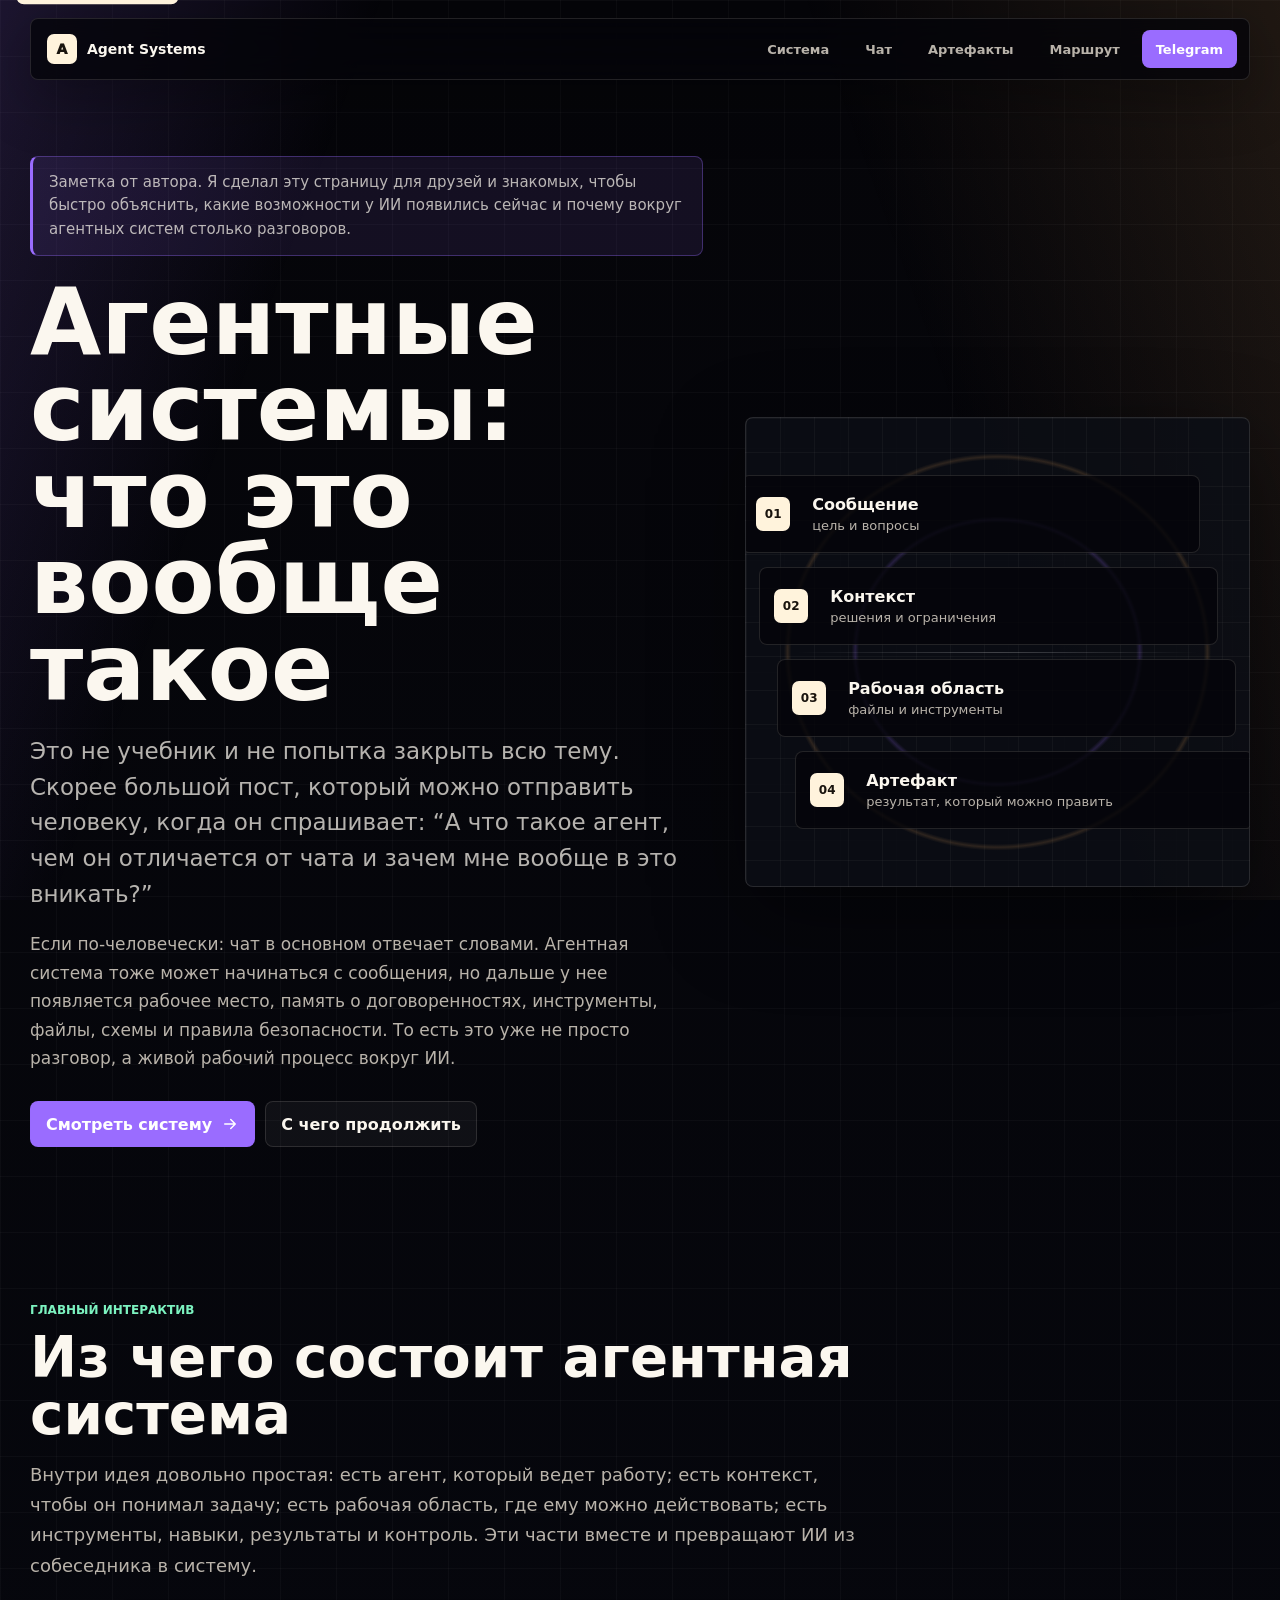
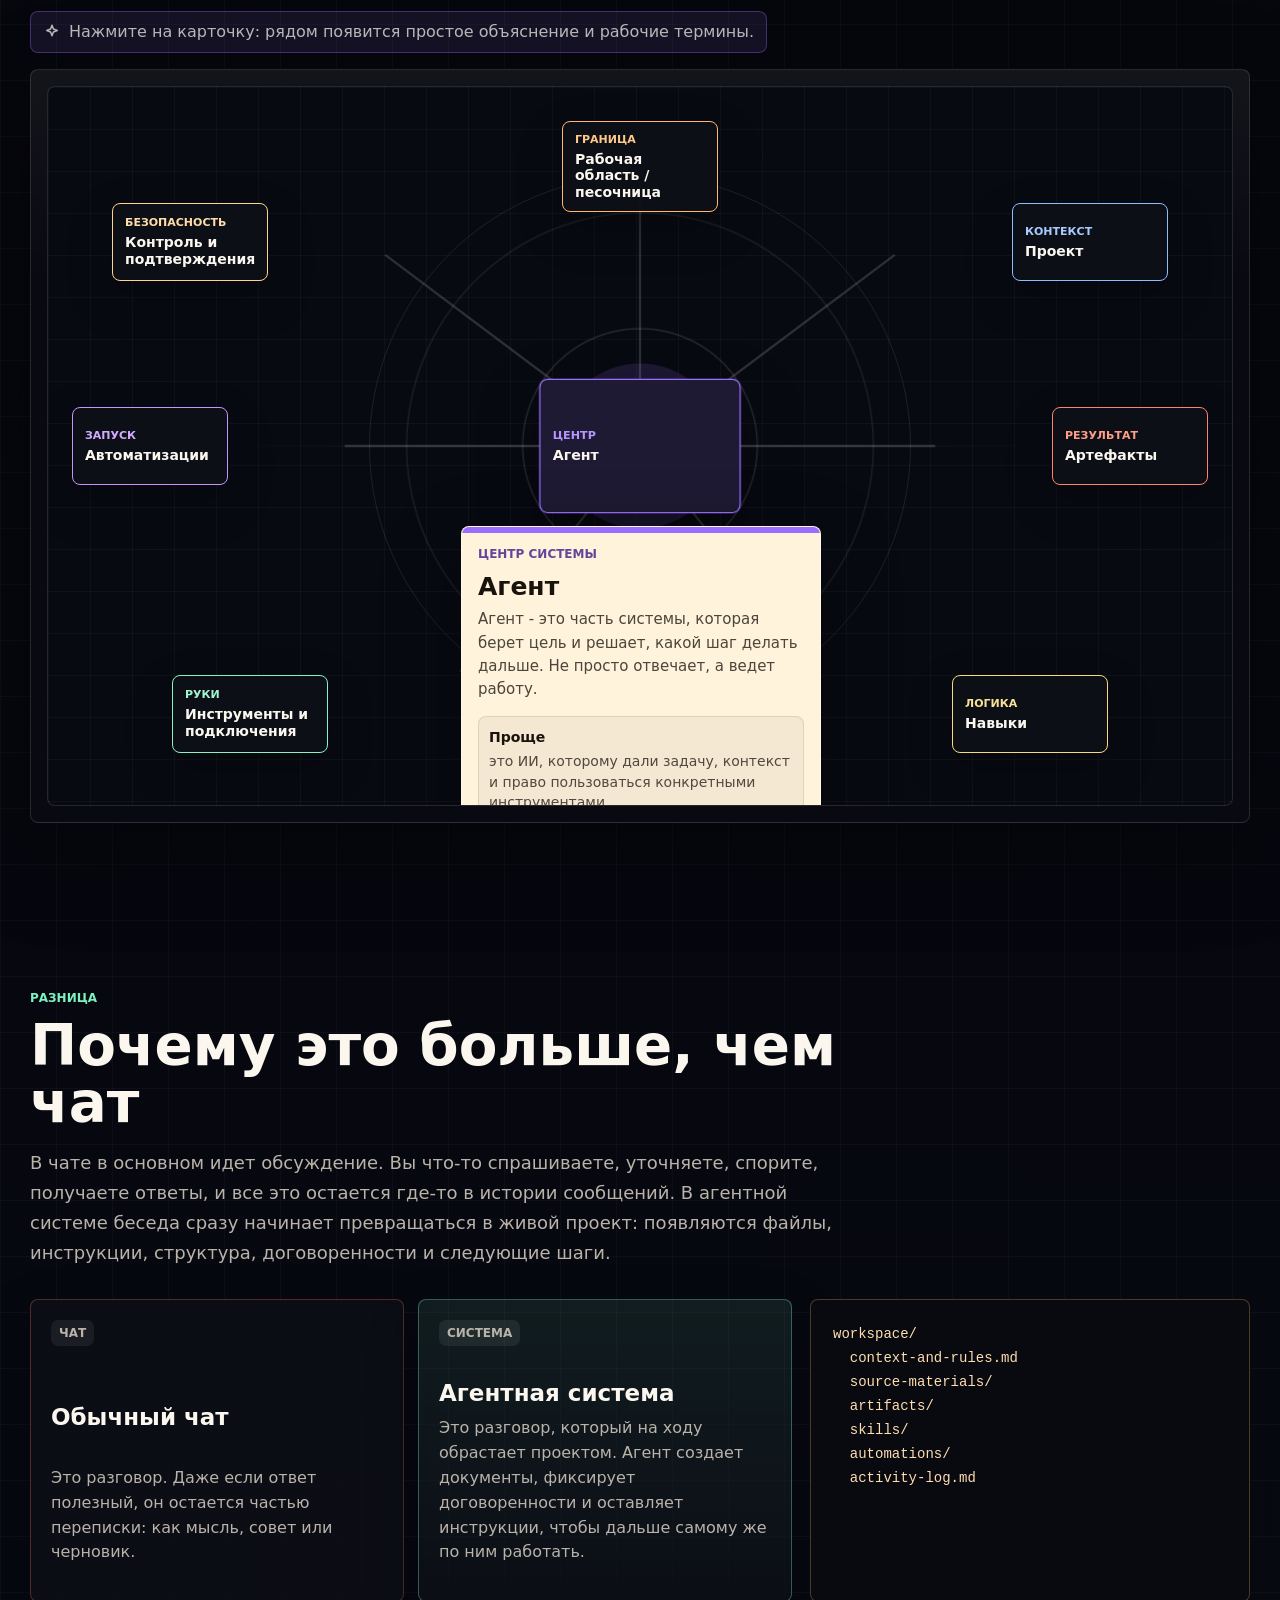
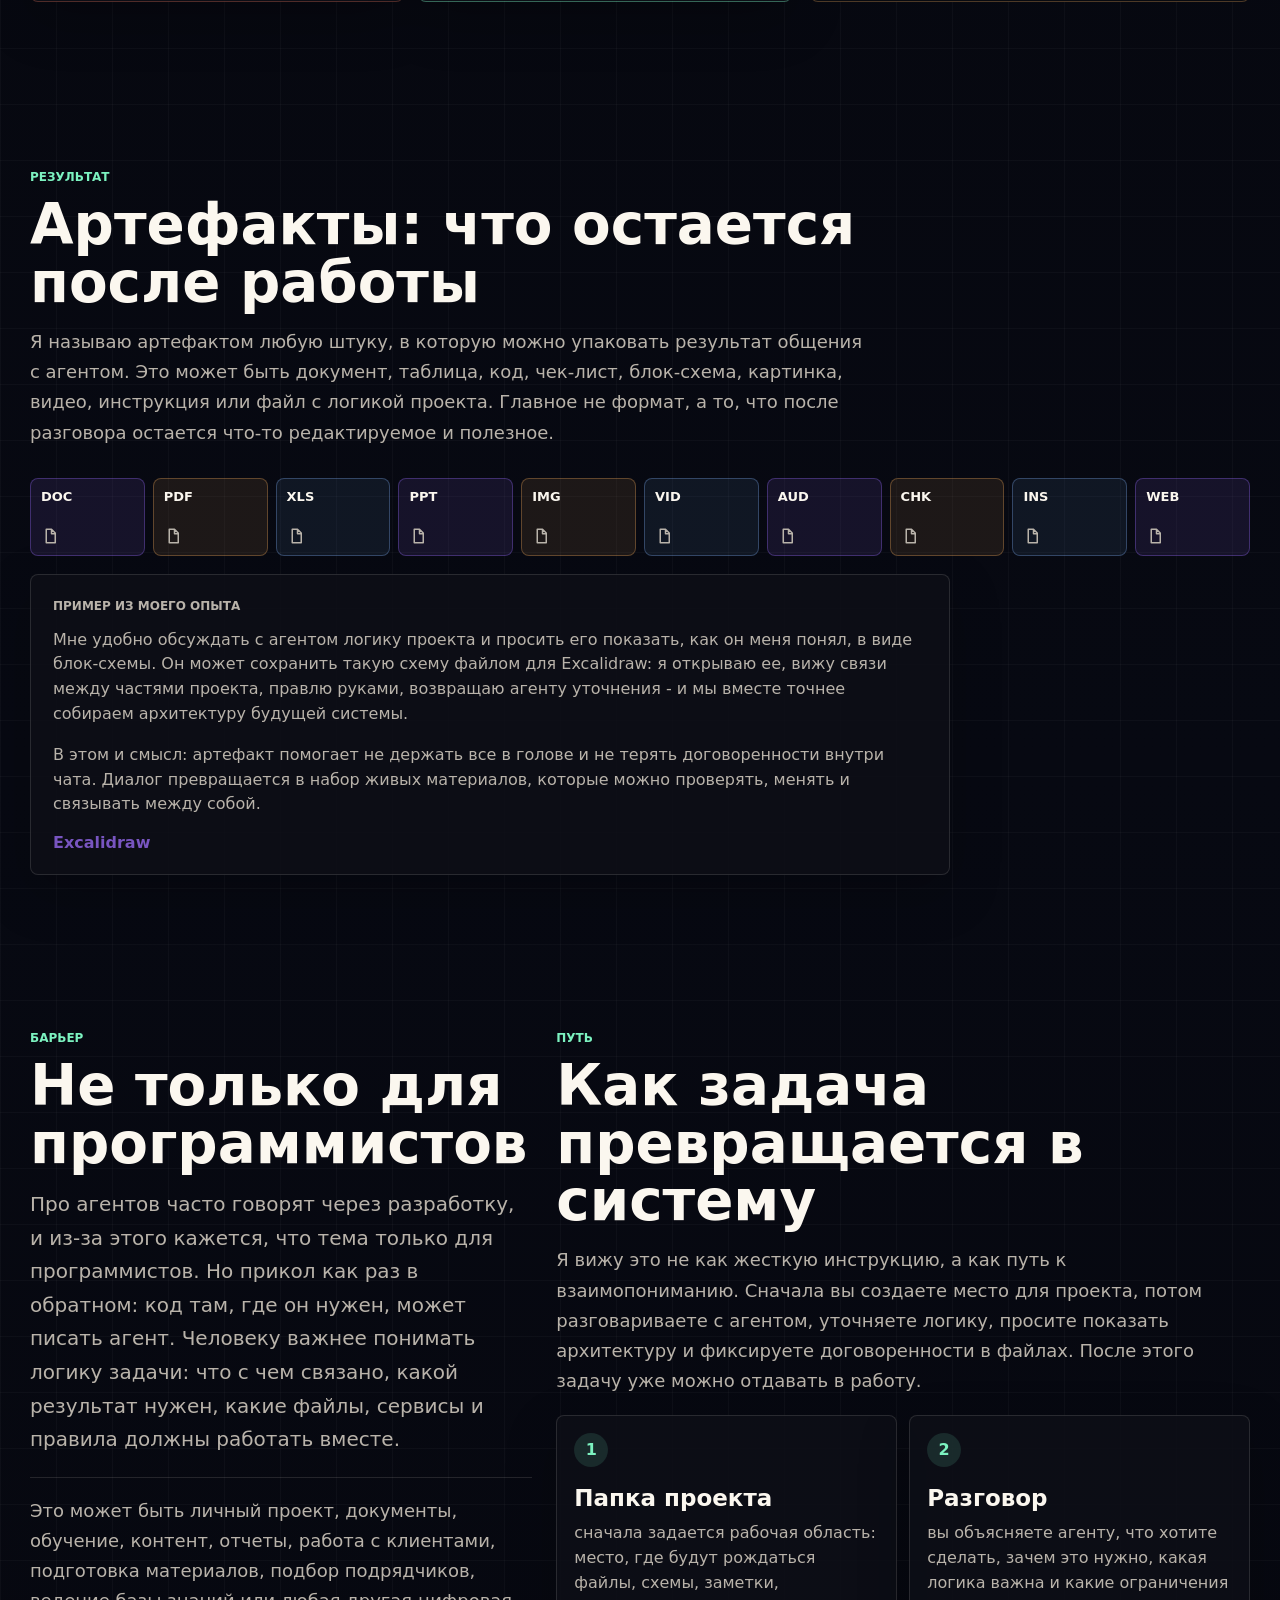
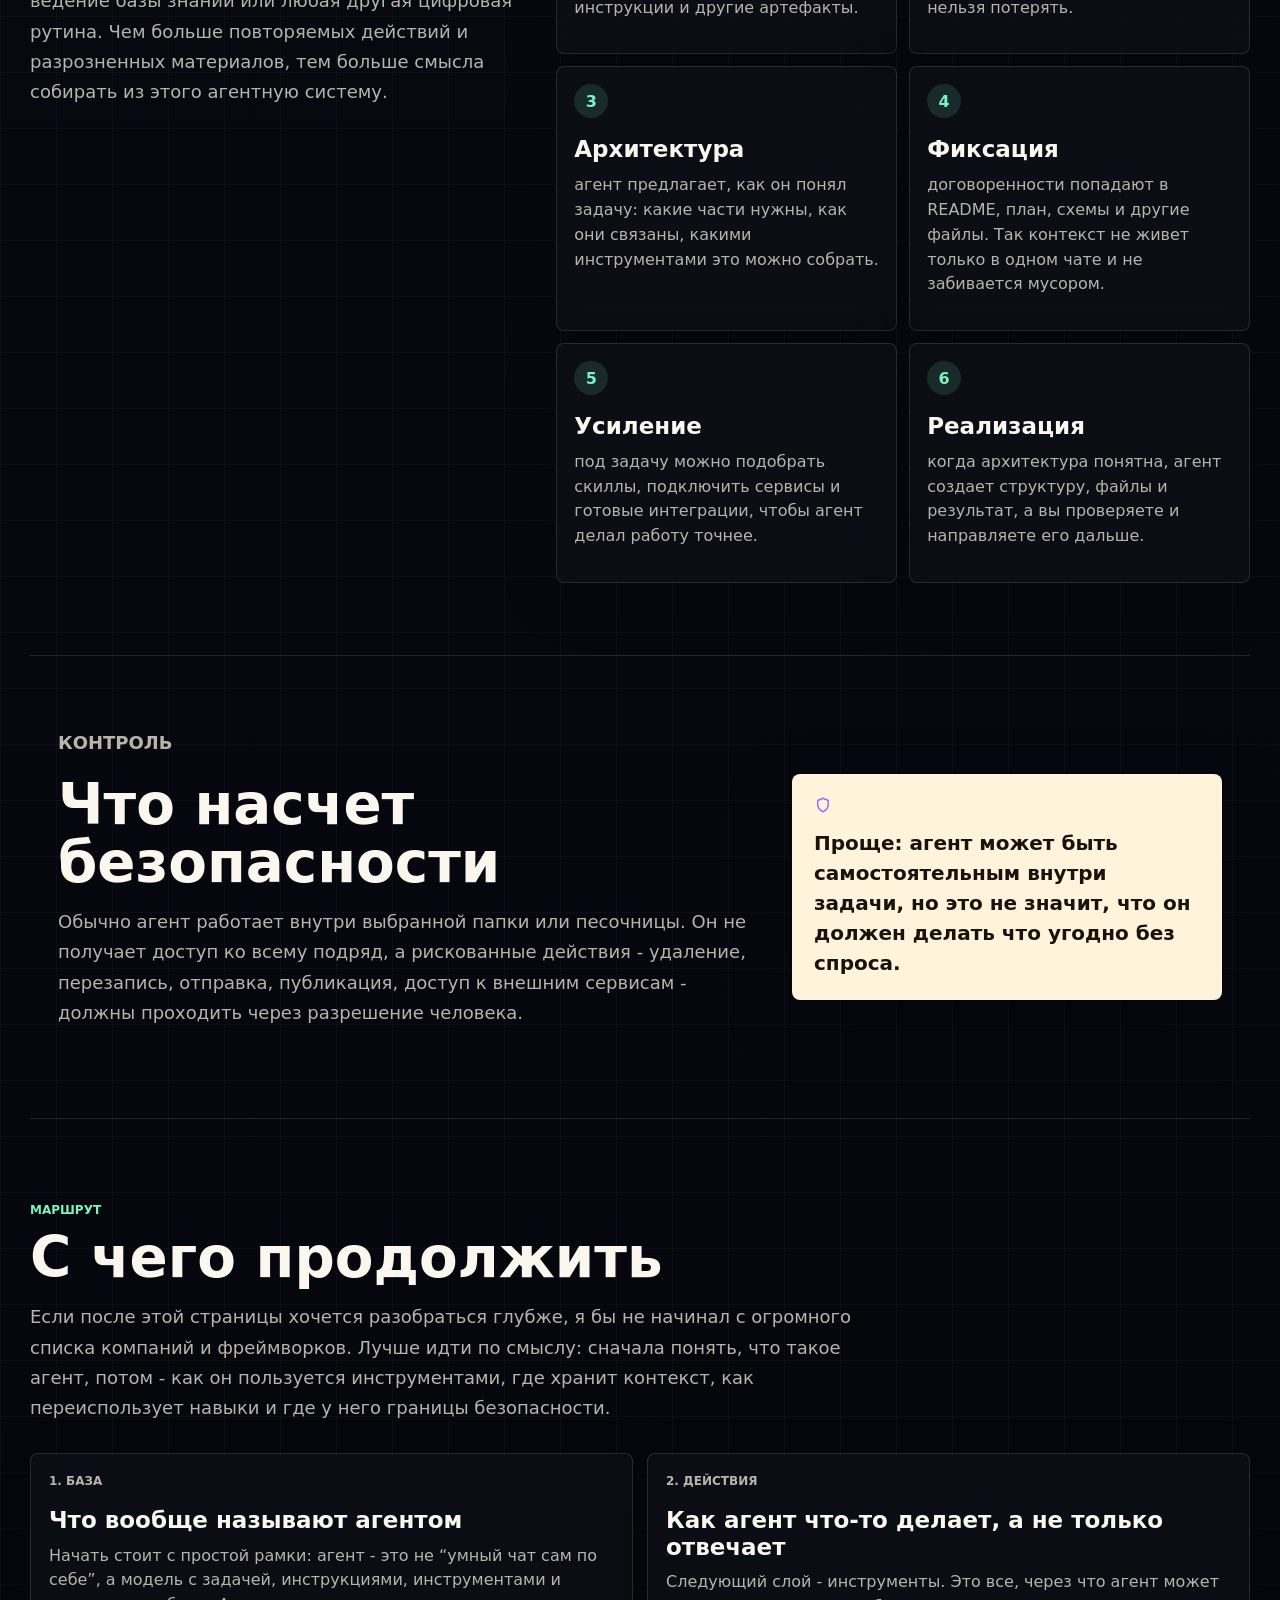
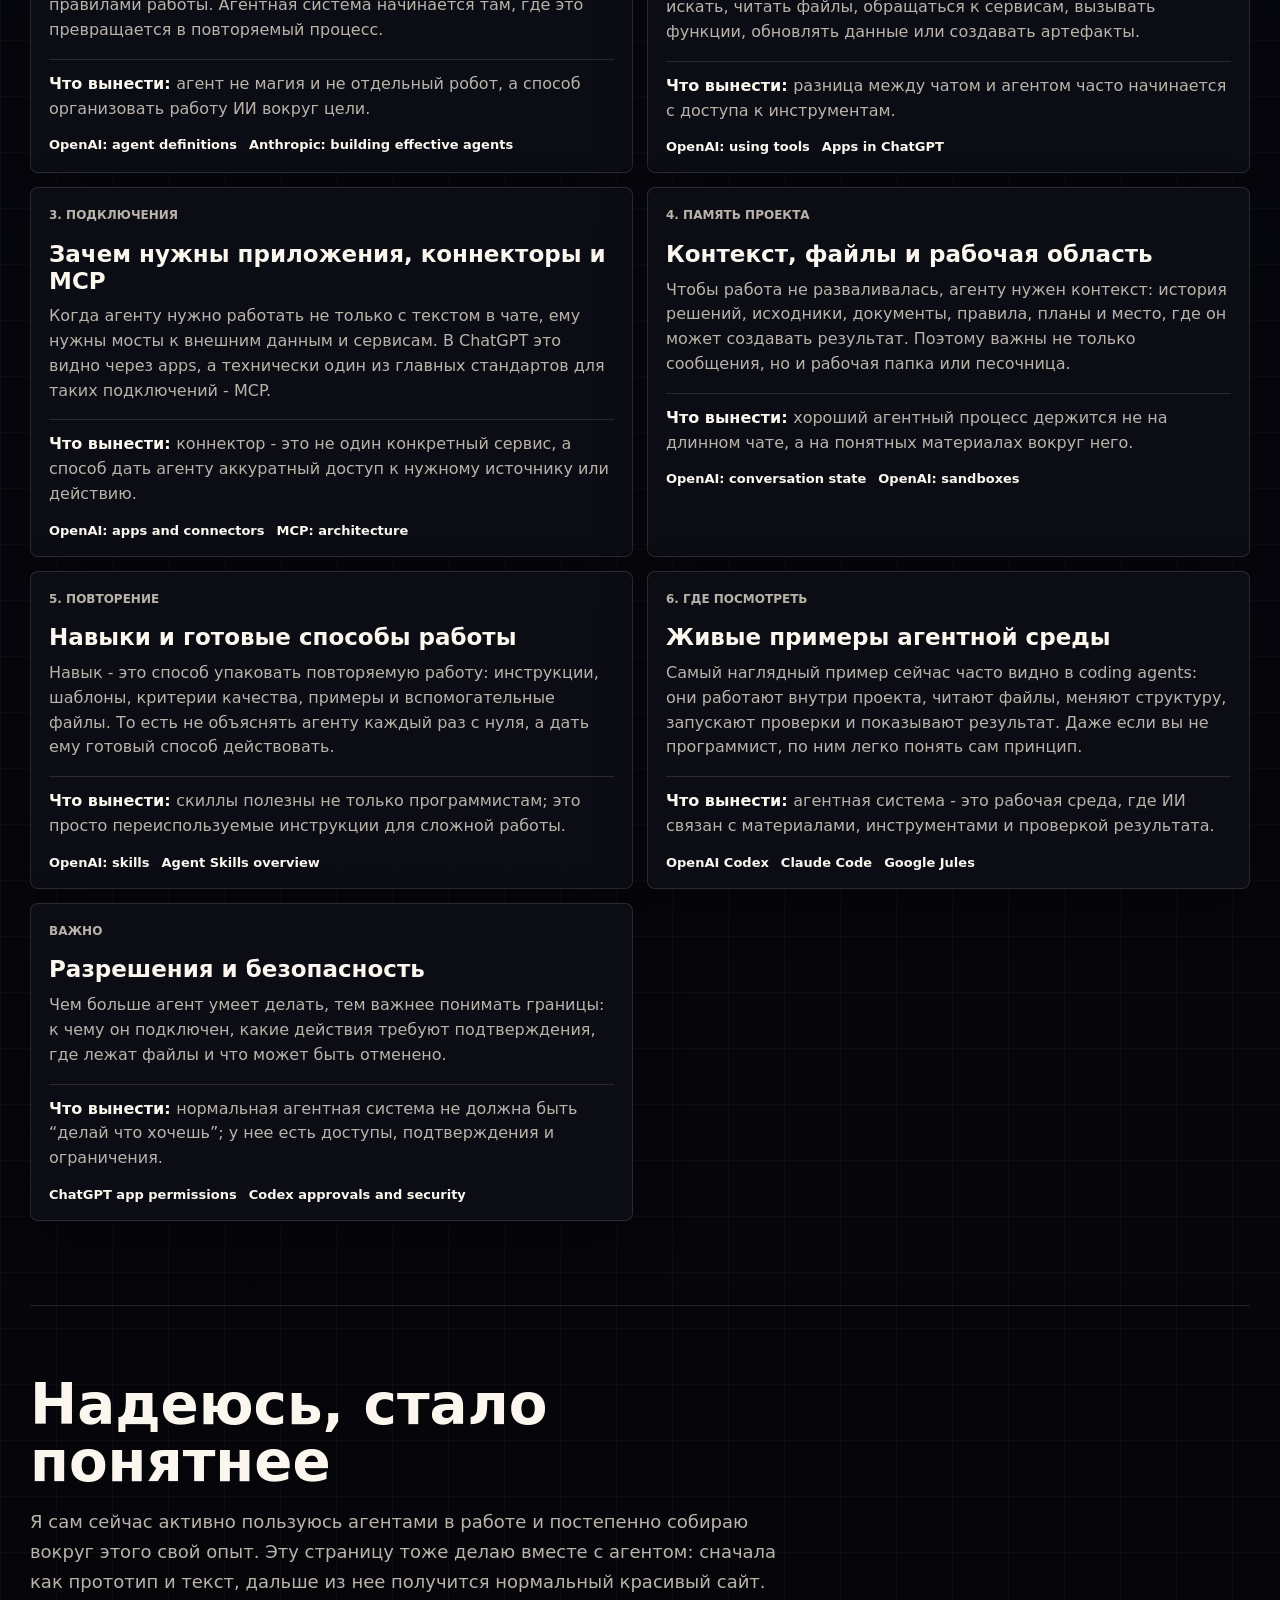
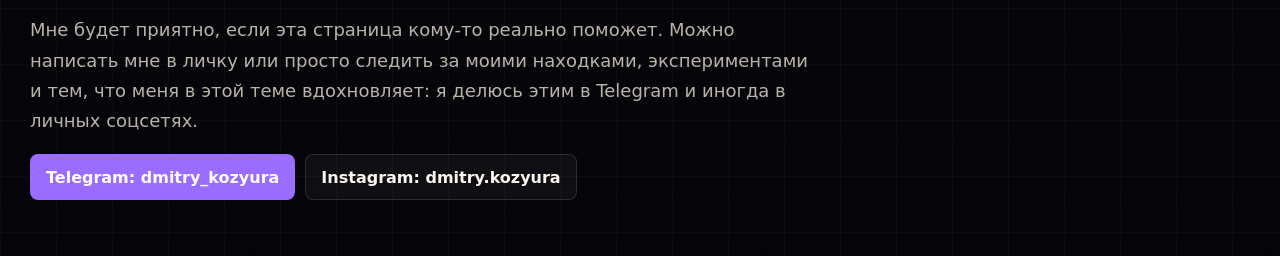
==== docs/agent-system-page/index.html @ fccdaed2 "Publish agent system page preview" ====
<!doctype html>
<html lang="ru">
<head>
  <meta charset="utf-8">
  <meta name="viewport" content="width=device-width, initial-scale=1">
  <meta name="color-scheme" content="dark">
  <title>Агентные системы: что это вообще такое</title>
  <link rel="stylesheet" href="./design.css">
</head>
<body>
  <a class="skip-link" href="#content">К содержанию</a>
  <div id="app">
    <main id="content" class="app-shell" aria-label="Страница об агентных системах">
      <noscript>
        <section class="section">
          <h1>Агентные системы: что это вообще такое</h1>
          <p>Для этой дизайн-версии нужен JavaScript: контент вынесен в отдельный редактируемый файл content.js.</p>
        </section>
      </noscript>
    </main>
  </div>
  <script src="./content.js" defer></script>
  <script src="./app.js" defer></script>
</body>
</html>
---- docs/agent-system-page/design.css ----
:root {
  --bg: #050509;
  --bg-2: #090a12;
  --panel: #10121b;
  --panel-2: #151824;
  --text: #fbf7ef;
  --muted: #b9b3aa;
  --soft: rgba(251, 247, 239, 0.72);
  --line: rgba(251, 247, 239, 0.12);
  --line-strong: rgba(251, 247, 239, 0.24);
  --paper: #fff3dc;
  --paper-ink: #19130d;
  --violet: #9a6cff;
  --amber: #ffb45e;
  --blue: #86b7ff;
  --mint: #7cf2c0;
  --coral: #ff7a59;
  --shadow: 0 30px 90px rgba(0, 0, 0, 0.42);
  --radius: 8px;
  color-scheme: dark;
}

* {
  box-sizing: border-box;
}

html {
  scroll-behavior: smooth;
}

body {
  margin: 0;
  background:
    linear-gradient(rgba(255, 255, 255, 0.028) 1px, transparent 1px),
    linear-gradient(90deg, rgba(255, 255, 255, 0.028) 1px, transparent 1px),
    linear-gradient(180deg, var(--bg) 0%, #070912 48%, var(--bg) 100%);
  background-size: 56px 56px, 56px 56px, auto;
  color: var(--text);
  font-family: Inter, ui-sans-serif, system-ui, -apple-system, BlinkMacSystemFont, "Segoe UI", sans-serif;
  letter-spacing: 0;
}

body::before {
  content: "";
  position: fixed;
  inset: 0;
  z-index: -1;
  pointer-events: none;
  background:
    linear-gradient(110deg, rgba(154, 108, 255, 0.16), transparent 24%),
    linear-gradient(250deg, rgba(255, 180, 94, 0.11), transparent 30%);
}

button,
a {
  -webkit-tap-highlight-color: transparent;
}

button {
  font: inherit;
  cursor: pointer;
}

a {
  color: inherit;
}

h1,
h2,
h3,
p {
  margin-top: 0;
}

.skip-link {
  position: fixed;
  left: 16px;
  top: 16px;
  z-index: 100;
  transform: translateY(-130%);
  padding: 10px 12px;
  border-radius: var(--radius);
  background: var(--paper);
  color: var(--paper-ink);
  font-weight: 800;
  text-decoration: none;
}

.skip-link:focus {
  transform: translateY(0);
}

:focus-visible {
  outline: 2px solid var(--blue);
  outline-offset: 4px;
}

.icon {
  width: 18px;
  height: 18px;
  fill: none;
  stroke: currentColor;
  stroke-width: 2;
  stroke-linecap: round;
  stroke-linejoin: round;
  flex: 0 0 auto;
}

.app-shell {
  width: min(1220px, calc(100% - 40px));
  margin: 0 auto;
}

.site-nav {
  position: sticky;
  top: 14px;
  z-index: 20;
  min-height: 62px;
  margin-top: 18px;
  padding: 10px 12px 10px 16px;
  display: flex;
  align-items: center;
  justify-content: space-between;
  gap: 18px;
  border: 1px solid var(--line);
  border-radius: var(--radius);
  background: rgba(5, 5, 9, 0.78);
  box-shadow: 0 18px 58px rgba(0, 0, 0, 0.32);
  backdrop-filter: blur(18px);
}

.brand,
.nav-link,
.nav-cta,
.button {
  text-decoration: none;
}

.brand {
  min-width: 0;
  display: inline-flex;
  align-items: center;
  gap: 10px;
  font-size: 14px;
  font-weight: 850;
}

.brand-mark {
  width: 30px;
  height: 30px;
  display: inline-grid;
  place-items: center;
  border-radius: 7px;
  background: var(--paper);
  color: var(--paper-ink);
  font-weight: 920;
}

.nav-links {
  display: flex;
  align-items: center;
  gap: 8px;
}

.nav-link,
.nav-cta {
  min-height: 38px;
  padding: 0 13px;
  display: inline-flex;
  align-items: center;
  justify-content: center;
  border: 1px solid transparent;
  border-radius: var(--radius);
  color: var(--muted);
  font-size: 13px;
  font-weight: 760;
  transition: color 180ms ease, background 180ms ease, border-color 180ms ease, transform 180ms ease;
}

.nav-link:hover,
.nav-link:focus-visible {
  border-color: var(--line);
  background: rgba(255, 255, 255, 0.045);
  color: var(--text);
}

.nav-cta {
  border-color: rgba(154, 108, 255, 0.48);
  background: var(--violet);
  color: white;
}

.nav-cta:hover,
.button:hover,
.text-link:hover,
.source-link:hover,
.resource-link:hover {
  transform: translateY(-1px);
}

.hero {
  min-height: min(760px, calc(100svh - 112px));
  padding: 76px 0 66px;
  display: grid;
  grid-template-columns: minmax(0, 1.04fr) minmax(360px, 0.78fr);
  gap: 42px;
  align-items: center;
}

.hero-copy {
  max-width: 820px;
}

.author-note {
  max-width: 720px;
  margin-bottom: 24px;
  padding: 14px 16px;
  border: 1px solid rgba(154, 108, 255, 0.34);
  border-left: 3px solid var(--violet);
  border-radius: var(--radius);
  background: rgba(154, 108, 255, 0.1);
  color: var(--soft);
  font-size: 15px;
  line-height: 1.55;
}

h1 {
  max-width: 900px;
  margin-bottom: 22px;
  font-size: clamp(48px, 7.2vw, 92px);
  line-height: 0.94;
  font-weight: 900;
}

.hero-lead {
  max-width: 760px;
  margin-bottom: 18px;
  color: var(--soft);
  font-size: clamp(18px, 1.8vw, 23px);
  line-height: 1.55;
}

.hero-explanation {
  max-width: 760px;
  margin-bottom: 28px;
  color: var(--muted);
  font-size: 17px;
  line-height: 1.68;
}

.hero-actions,
.outro-links {
  display: flex;
  flex-wrap: wrap;
  gap: 10px;
}

.button {
  min-height: 46px;
  padding: 0 15px;
  display: inline-flex;
  align-items: center;
  justify-content: center;
  gap: 9px;
  border: 1px solid var(--line);
  border-radius: var(--radius);
  font-weight: 820;
  transition: transform 180ms ease, border-color 180ms ease, background 180ms ease, color 180ms ease;
}

.button.primary {
  border-color: rgba(154, 108, 255, 0.52);
  background: var(--violet);
  color: white;
}

.button.ghost {
  background: rgba(255, 255, 255, 0.045);
  color: var(--text);
}

.hero-visual {
  position: relative;
  min-height: 470px;
  padding: 22px;
  display: grid;
  align-content: center;
  gap: 14px;
  border: 1px solid var(--line);
  border-radius: var(--radius);
  background:
    radial-gradient(ellipse at center, transparent 0 39%, rgba(154, 108, 255, 0.18) 40%, transparent 41% 58%, rgba(255, 180, 94, 0.14) 59%, transparent 60%),
    linear-gradient(rgba(255, 255, 255, 0.035) 1px, transparent 1px),
    linear-gradient(90deg, rgba(255, 255, 255, 0.035) 1px, transparent 1px),
    rgba(12, 14, 22, 0.86);
  background-size: auto, 34px 34px, 34px 34px, auto;
  box-shadow: var(--shadow);
  overflow: hidden;
}

.hero-visual::before {
  content: "";
  position: absolute;
  left: 10%;
  right: 10%;
  top: 50%;
  height: 1px;
  background: linear-gradient(90deg, transparent, rgba(255, 255, 255, 0.22), transparent);
}

.signal-row {
  position: relative;
  z-index: 1;
  min-height: 78px;
  padding: 14px;
  display: grid;
  grid-template-columns: 44px minmax(0, 1fr);
  gap: 12px;
  align-items: center;
  border: 1px solid var(--line);
  border-radius: var(--radius);
  background: rgba(5, 5, 9, 0.78);
  transform: translateX(calc((var(--row) - 2.5) * 18px));
}

.signal-index {
  width: 34px;
  height: 34px;
  display: grid;
  place-items: center;
  border-radius: 7px;
  background: var(--paper);
  color: var(--paper-ink);
  font-size: 12px;
  font-weight: 900;
}

.signal-text {
  display: grid;
  gap: 4px;
}

.signal-text strong {
  font-size: 16px;
}

.signal-text small {
  color: var(--muted);
  font-size: 13px;
}

.section {
  padding: 84px 0;
}

.section-head {
  max-width: 840px;
  margin-bottom: 30px;
}

.section-marker,
.panel-kicker,
.detail-kicker,
.resource-step {
  color: var(--mint);
  font-size: 12px;
  font-weight: 860;
  letter-spacing: 0;
  text-transform: uppercase;
}

.section h2,
.compact-section h2,
.outro h2 {
  margin-bottom: 16px;
  font-size: clamp(34px, 4.4vw, 58px);
  line-height: 1.02;
  font-weight: 880;
}

.section-intro,
.large-copy,
.support-copy,
.safety-copy p,
.outro p {
  color: var(--muted);
  font-size: 18px;
  line-height: 1.68;
}

.system-section {
  padding-top: 90px;
}

.system-hint {
  width: fit-content;
  max-width: 100%;
  min-height: 42px;
  margin: 0 0 16px;
  padding: 10px 12px;
  display: inline-flex;
  align-items: center;
  gap: 8px;
  border: 1px solid rgba(154, 108, 255, 0.34);
  border-radius: var(--radius);
  background: rgba(154, 108, 255, 0.1);
  color: var(--soft);
}

.system-board {
  --active: var(--violet);
  padding: 16px;
  border: 1px solid var(--line);
  border-radius: var(--radius);
  background:
    linear-gradient(180deg, rgba(255, 255, 255, 0.045), transparent 28%),
    rgba(10, 12, 18, 0.9);
  box-shadow: var(--shadow);
}

.system-canvas {
  position: relative;
  min-height: 720px;
  border: 1px solid var(--line);
  border-radius: var(--radius);
  background:
    radial-gradient(circle at center, rgba(154, 108, 255, 0.14) 0 82px, transparent 83px 116px, rgba(255, 255, 255, 0.12) 117px, transparent 119px 232px, rgba(255, 255, 255, 0.08) 233px, transparent 235px),
    linear-gradient(rgba(255, 255, 255, 0.032) 1px, transparent 1px),
    linear-gradient(90deg, rgba(255, 255, 255, 0.032) 1px, transparent 1px),
    #080a12;
  background-size: auto, 42px 42px, 42px 42px, auto;
  overflow: hidden;
}

.system-canvas::before,
.system-canvas::after {
  content: "";
  position: absolute;
  left: 50%;
  top: 50%;
  pointer-events: none;
  transform: translate(-50%, -50%);
}

.system-canvas::before {
  width: 540px;
  height: 540px;
  border: 1px solid rgba(255, 255, 255, 0.09);
  border-radius: 50%;
}

.system-canvas::after {
  width: min(84%, 820px);
  height: 1px;
  background: linear-gradient(90deg, transparent, rgba(255, 255, 255, 0.16), transparent);
}

.connection-layer {
  position: absolute;
  inset: 0;
  width: 100%;
  height: 100%;
  pointer-events: none;
}

.connection-layer line {
  stroke: rgba(255, 255, 255, 0.15);
  stroke-width: 2;
  transition: stroke 180ms ease, stroke-width 180ms ease, opacity 180ms ease;
}

.connection-layer line.is-active {
  stroke: var(--active);
  stroke-width: 4;
  opacity: 0.78;
}

.system-node {
  position: absolute;
  z-index: 1;
  width: 156px;
  min-height: 78px;
  padding: 11px 12px;
  display: grid;
  gap: 5px;
  align-content: center;
  border: 1px solid color-mix(in srgb, var(--accent), white 7%);
  border-radius: var(--radius);
  background: rgba(13, 15, 23, 0.94);
  color: var(--text);
  text-align: left;
  box-shadow: 0 18px 44px rgba(0, 0, 0, 0.26);
  transition: transform 180ms ease, border-color 180ms ease, box-shadow 180ms ease, background 180ms ease;
}

.system-node:hover,
.system-node:focus-visible,
.system-node.is-active {
  border-color: var(--active);
  background: color-mix(in srgb, var(--active), #0d0f17 88%);
  box-shadow: 0 0 0 1px color-mix(in srgb, var(--active), transparent 72%), 0 24px 58px rgba(0, 0, 0, 0.34);
}

.system-core {
  left: 50%;
  top: 50%;
  width: 198px;
  min-height: 132px;
  transform: translate(-50%, -50%);
  border-color: rgba(154, 108, 255, 0.76);
  background:
    linear-gradient(180deg, rgba(154, 108, 255, 0.26), rgba(13, 15, 23, 0.96)),
    rgba(13, 15, 23, 0.98);
}

.system-core:hover,
.system-core:focus-visible,
.system-core.is-active {
  transform: translate(-50%, -50%) scale(1.015);
}

.pos-sandbox { left: 50%; top: 34px; transform: translateX(-50%); }
.pos-project { right: 64px; top: 116px; }
.pos-artifacts { right: 24px; top: 50%; transform: translateY(-50%); }
.pos-skills { right: 124px; bottom: 52px; }
.pos-tools { left: 124px; bottom: 52px; }
.pos-automations { left: 24px; top: 50%; transform: translateY(-50%); }
.pos-control { left: 64px; top: 116px; }

.pos-sandbox:hover,
.pos-sandbox:focus-visible,
.pos-sandbox.is-active { transform: translateX(-50%) translateY(-2px); }
.pos-artifacts:hover,
.pos-artifacts:focus-visible,
.pos-artifacts.is-active,
.pos-automations:hover,
.pos-automations:focus-visible,
.pos-automations.is-active { transform: translateY(calc(-50% - 2px)); }
.pos-project:hover,
.pos-project:focus-visible,
.pos-project.is-active,
.pos-skills:hover,
.pos-skills:focus-visible,
.pos-skills.is-active,
.pos-tools:hover,
.pos-tools:focus-visible,
.pos-tools.is-active,
.pos-control:hover,
.pos-control:focus-visible,
.pos-control.is-active { transform: translateY(-2px); }

.node-label {
  color: color-mix(in srgb, var(--accent), white 28%);
  font-size: 11px;
  font-weight: 880;
  text-transform: uppercase;
}

.node-title {
  color: var(--text);
  font-size: 14px;
  font-weight: 820;
  line-height: 1.18;
}

.node-copy {
  display: none;
}

.system-detail {
  position: absolute;
  z-index: 4;
  min-height: 0;
  max-height: min(360px, calc(100% - 32px));
  padding: 16px;
  border: 1px solid rgba(255, 255, 255, 0.42);
  border-radius: var(--radius);
  background: var(--paper);
  color: var(--paper-ink);
  box-shadow: 0 26px 76px rgba(0, 0, 0, 0.42);
  overflow: auto;
}

.system-detail::before {
  content: "";
  display: block;
  height: 6px;
  margin: -16px -16px 14px;
  background: var(--accent);
}

.detail-kicker {
  color: color-mix(in srgb, var(--accent), #17110c 42%);
}

.system-detail h3 {
  margin-bottom: 8px;
  color: var(--paper-ink);
  font-size: 25px;
  line-height: 1.1;
}

.detail-summary {
  color: rgba(25, 19, 13, 0.78);
  font-size: 15px;
  line-height: 1.55;
}

.detail-stack {
  display: grid;
  gap: 8px;
  margin: 14px 0;
}

.labeled-text {
  margin: 0;
  padding: 10px;
  border: 1px solid rgba(25, 19, 13, 0.1);
  border-radius: var(--radius);
  background: rgba(25, 19, 13, 0.045);
  color: rgba(25, 19, 13, 0.75);
  font-size: 14px;
  line-height: 1.44;
}

.labeled-text span {
  display: block;
  margin-bottom: 4px;
  color: var(--paper-ink);
  font-weight: 840;
}

.term-cloud {
  display: flex;
  flex-wrap: wrap;
  gap: 8px;
  margin-bottom: 16px;
}

.term {
  min-height: 30px;
  padding: 0 9px;
  display: inline-flex;
  align-items: center;
  border: 1px solid rgba(25, 19, 13, 0.1);
  border-radius: 999px;
  background: rgba(25, 19, 13, 0.055);
  color: rgba(25, 19, 13, 0.72);
  font-family: ui-monospace, SFMono-Regular, Menlo, Consolas, monospace;
  font-size: 12px;
}

.source-link,
.text-link,
.resource-link {
  display: inline-flex;
  align-items: center;
  gap: 7px;
  color: color-mix(in srgb, var(--accent, var(--violet)), #19130d 26%);
  font-weight: 820;
  text-decoration: none;
  transition: transform 180ms ease, color 180ms ease;
}

.source-link:hover,
.text-link:hover,
.resource-link:hover {
  text-decoration: underline;
}

.chat-workspace {
  display: grid;
  grid-template-columns: minmax(0, 1fr) minmax(320px, 440px);
  gap: 18px;
  align-items: stretch;
}

.compare-strip {
  display: grid;
  grid-template-columns: 1fr 1fr;
  gap: 14px;
}

.compare-item,
.experience-panel,
.resource-item,
.timeline-step {
  border: 1px solid var(--line);
  border-radius: var(--radius);
  background: rgba(13, 15, 23, 0.86);
  box-shadow: 0 18px 52px rgba(0, 0, 0, 0.22);
}

.compare-item {
  min-height: 260px;
  padding: 20px;
  display: flex;
  flex-direction: column;
  justify-content: space-between;
}

.compare-item.active {
  border-color: rgba(124, 242, 192, 0.34);
  background: linear-gradient(180deg, rgba(124, 242, 192, 0.09), rgba(13, 15, 23, 0.86));
}

.compare-item.muted {
  border-color: rgba(255, 122, 89, 0.28);
}

.compare-number {
  width: max-content;
  margin-bottom: 34px;
  padding: 6px 8px;
  border-radius: 7px;
  background: rgba(255, 255, 255, 0.065);
  color: var(--muted);
  font-size: 12px;
  font-weight: 850;
  text-transform: uppercase;
}

.compare-item h3,
.timeline-step h3,
.resource-item h3 {
  margin-bottom: 10px;
  font-size: 23px;
  line-height: 1.16;
}

.compare-item p:last-child,
.timeline-step p,
.resource-item p,
.experience-panel p {
  color: var(--muted);
  line-height: 1.55;
}

.workspace-tree {
  min-height: 260px;
  margin: 0;
  padding: 22px;
  border: 1px solid rgba(255, 180, 94, 0.28);
  border-radius: var(--radius);
  background: #080a10;
  color: #ffddb0;
  font-family: ui-monospace, SFMono-Regular, Menlo, Consolas, monospace;
  font-size: 14px;
  line-height: 1.72;
  overflow: auto;
}

.artifact-dock {
  display: grid;
  grid-template-columns: repeat(10, minmax(0, 1fr));
  gap: 8px;
  margin-bottom: 18px;
}

.artifact-format {
  min-height: 78px;
  padding: 10px;
  display: grid;
  align-content: space-between;
  border: 1px solid var(--line);
  border-radius: var(--radius);
  background: rgba(255, 255, 255, 0.045);
}

.artifact-format:nth-child(3n + 1) { border-color: rgba(154, 108, 255, 0.32); background: rgba(154, 108, 255, 0.1); }
.artifact-format:nth-child(3n + 2) { border-color: rgba(255, 180, 94, 0.3); background: rgba(255, 180, 94, 0.09); }
.artifact-format:nth-child(3n + 3) { border-color: rgba(134, 183, 255, 0.3); background: rgba(134, 183, 255, 0.08); }

.artifact-format strong {
  font-size: 13px;
}

.artifact-format .icon {
  color: var(--muted);
}

.experience-panel {
  padding: 22px;
  max-width: 920px;
}

.panel-kicker {
  margin-bottom: 12px;
  color: var(--amber);
}

.paired-sections {
  display: grid;
  grid-template-columns: minmax(0, 0.84fr) minmax(0, 1.16fr);
  gap: 24px;
  align-items: start;
}

.compact-section {
  padding: 72px 0;
}

.large-copy {
  font-size: 20px;
}

.support-copy {
  padding-top: 18px;
  border-top: 1px solid var(--line);
}

.timeline {
  display: grid;
  grid-template-columns: repeat(2, minmax(0, 1fr));
  gap: 12px;
}

.timeline-step {
  min-height: 188px;
  padding: 17px;
}

.timeline-index {
  width: 34px;
  height: 34px;
  margin-bottom: 18px;
  display: grid;
  place-items: center;
  border-radius: 999px;
  background: rgba(124, 242, 192, 0.12);
  color: var(--mint);
  font-weight: 880;
}

.safety-section {
  display: grid;
  grid-template-columns: minmax(0, 1fr) minmax(320px, 430px);
  gap: 24px;
  align-items: center;
  padding: 72px 28px;
  border-top: 1px solid var(--line);
  border-bottom: 1px solid var(--line);
}

.safety-accent {
  margin: 0;
  padding: 22px;
  display: grid;
  gap: 14px;
  border-radius: var(--radius);
  background: var(--paper);
  color: var(--paper-ink);
  font-size: 20px;
  font-weight: 760;
  line-height: 1.5;
  box-shadow: 0 22px 62px rgba(0, 0, 0, 0.34);
}

.safety-accent .icon {
  color: var(--violet);
}

.resource-route {
  display: grid;
  grid-template-columns: repeat(2, minmax(0, 1fr));
  gap: 14px;
}

.resource-item {
  padding: 18px;
}

.resource-step {
  margin-bottom: 16px;
  color: var(--blue);
}

.takeaway {
  padding-top: 12px;
  border-top: 1px solid var(--line);
}

.takeaway strong {
  color: var(--text);
}

.resource-links {
  display: flex;
  flex-wrap: wrap;
  gap: 8px 12px;
}

.resource-link {
  color: var(--text);
  font-size: 13px;
}

.outro {
  padding: 70px 0 56px;
  border-top: 1px solid var(--line);
}

.outro h2 {
  max-width: 760px;
}

.outro p {
  max-width: 780px;
}

@media (max-width: 1080px) {
  .hero,
  .system-board,
  .chat-workspace,
  .paired-sections,
  .safety-section {
    grid-template-columns: 1fr;
  }

  .hero {
    min-height: 0;
  }

  .system-canvas {
    min-height: 680px;
  }

  .artifact-dock {
    grid-template-columns: repeat(5, minmax(0, 1fr));
  }
}

@media (max-width: 760px) {
  .app-shell {
    width: min(100% - 28px, 680px);
  }

  .site-nav {
    top: 8px;
    min-height: 56px;
  }

  .brand-text,
  .nav-link {
    display: none;
  }

  .hero {
    padding: 48px 0 44px;
    gap: 26px;
  }

  h1 {
    font-size: clamp(42px, 11vw, 52px);
  }

  .hero-visual {
    min-height: 0;
    padding: 14px;
  }

  .signal-row {
    min-height: 72px;
    transform: none;
  }

  .section {
    padding: 58px 0;
  }

  .section h2,
  .compact-section h2,
  .outro h2 {
    font-size: 34px;
  }

  .section-intro,
  .large-copy,
  .support-copy,
  .safety-copy p,
  .outro p {
    font-size: 16px;
  }

  .system-board {
    padding: 10px;
  }

  .system-canvas {
    min-height: 610px;
    overflow: hidden;
    background:
      radial-gradient(circle at 50% 38%, rgba(154, 108, 255, 0.15) 0 58px, transparent 59px 88px, rgba(255, 255, 255, 0.12) 89px, transparent 91px 172px, rgba(255, 255, 255, 0.08) 173px, transparent 175px),
      linear-gradient(rgba(255, 255, 255, 0.032) 1px, transparent 1px),
      linear-gradient(90deg, rgba(255, 255, 255, 0.032) 1px, transparent 1px),
      #080a12;
    background-size: auto, 36px 36px, 36px 36px, auto;
  }

  .system-canvas::before {
    width: 310px;
    height: 310px;
    top: 38%;
  }

  .system-canvas::after {
    top: 38%;
    width: 88%;
  }

  .connection-layer {
    display: block;
    height: 460px;
    top: 0;
  }

  .system-node {
    width: min(31vw, 118px);
    min-height: 52px;
    padding: 8px;
    gap: 3px;
    box-shadow: 0 12px 28px rgba(0, 0, 0, 0.24);
  }

  .system-core {
    left: 50%;
    top: 38%;
    width: min(38vw, 138px);
    min-height: 86px;
    transform: translate(-50%, -50%);
  }

  .system-core:hover,
  .system-core:focus-visible,
  .system-core.is-active {
    transform: translate(-50%, -50%);
  }

  .pos-sandbox {
    left: 50%;
    top: 18px;
    transform: translateX(-50%);
  }

  .pos-control {
    left: 10px;
    top: 96px;
  }

  .pos-project {
    right: 10px;
    top: 96px;
  }

  .pos-automations {
    left: 10px;
    top: 218px;
    transform: none;
  }

  .pos-artifacts {
    right: 10px;
    top: 218px;
    transform: none;
  }

  .pos-tools {
    left: 34px;
    top: 338px;
  }

  .pos-skills {
    right: 34px;
    top: 338px;
    bottom: auto;
  }

  .pos-sandbox:hover,
  .pos-sandbox:focus-visible,
  .pos-sandbox.is-active {
    transform: translateX(-50%);
  }

  .pos-artifacts:hover,
  .pos-artifacts:focus-visible,
  .pos-artifacts.is-active,
  .pos-automations:hover,
  .pos-automations:focus-visible,
  .pos-automations.is-active,
  .pos-project:hover,
  .pos-project:focus-visible,
  .pos-project.is-active,
  .pos-skills:hover,
  .pos-skills:focus-visible,
  .pos-skills.is-active,
  .pos-tools:hover,
  .pos-tools:focus-visible,
  .pos-tools.is-active,
  .pos-control:hover,
  .pos-control:focus-visible,
  .pos-control.is-active {
    transform: none;
  }

  .node-label {
    font-size: 9px;
  }

  .node-title {
    font-size: 10.5px;
    line-height: 1.12;
  }

  .node-copy {
    display: none;
  }

  .system-detail {
    left: 10px !important;
    right: 10px;
    top: auto !important;
    bottom: 10px;
    width: auto !important;
    max-height: 188px;
    padding: 13px;
  }

  .system-detail::before {
    height: 4px;
    margin: -13px -13px 10px;
  }

  .detail-kicker {
    margin-bottom: 5px;
    font-size: 10px;
  }

  .system-detail h3 {
    margin-bottom: 6px;
    font-size: 20px;
  }

  .detail-summary,
  .labeled-text {
    font-size: 13px;
    line-height: 1.36;
  }

  .detail-stack {
    gap: 7px;
    margin: 10px 0;
  }

  .labeled-text {
    padding: 8px;
  }

  .term-cloud {
    gap: 6px;
    margin-bottom: 10px;
  }

  .term {
    min-height: 24px;
    font-size: 10px;
  }

  .compare-strip,
  .timeline,
  .resource-route {
    grid-template-columns: 1fr;
  }

  .compare-item,
  .workspace-tree,
  .timeline-step {
    min-height: 0;
  }

  .artifact-dock {
    grid-template-columns: repeat(2, minmax(0, 1fr));
  }

  .safety-section {
    padding: 58px 0;
  }
}

@media (prefers-reduced-motion: reduce) {
  html {
    scroll-behavior: auto;
  }

  *,
  *::before,
  *::after {
    transition-duration: 0.01ms !important;
    animation-duration: 0.01ms !important;
    animation-iteration-count: 1 !important;
  }
}
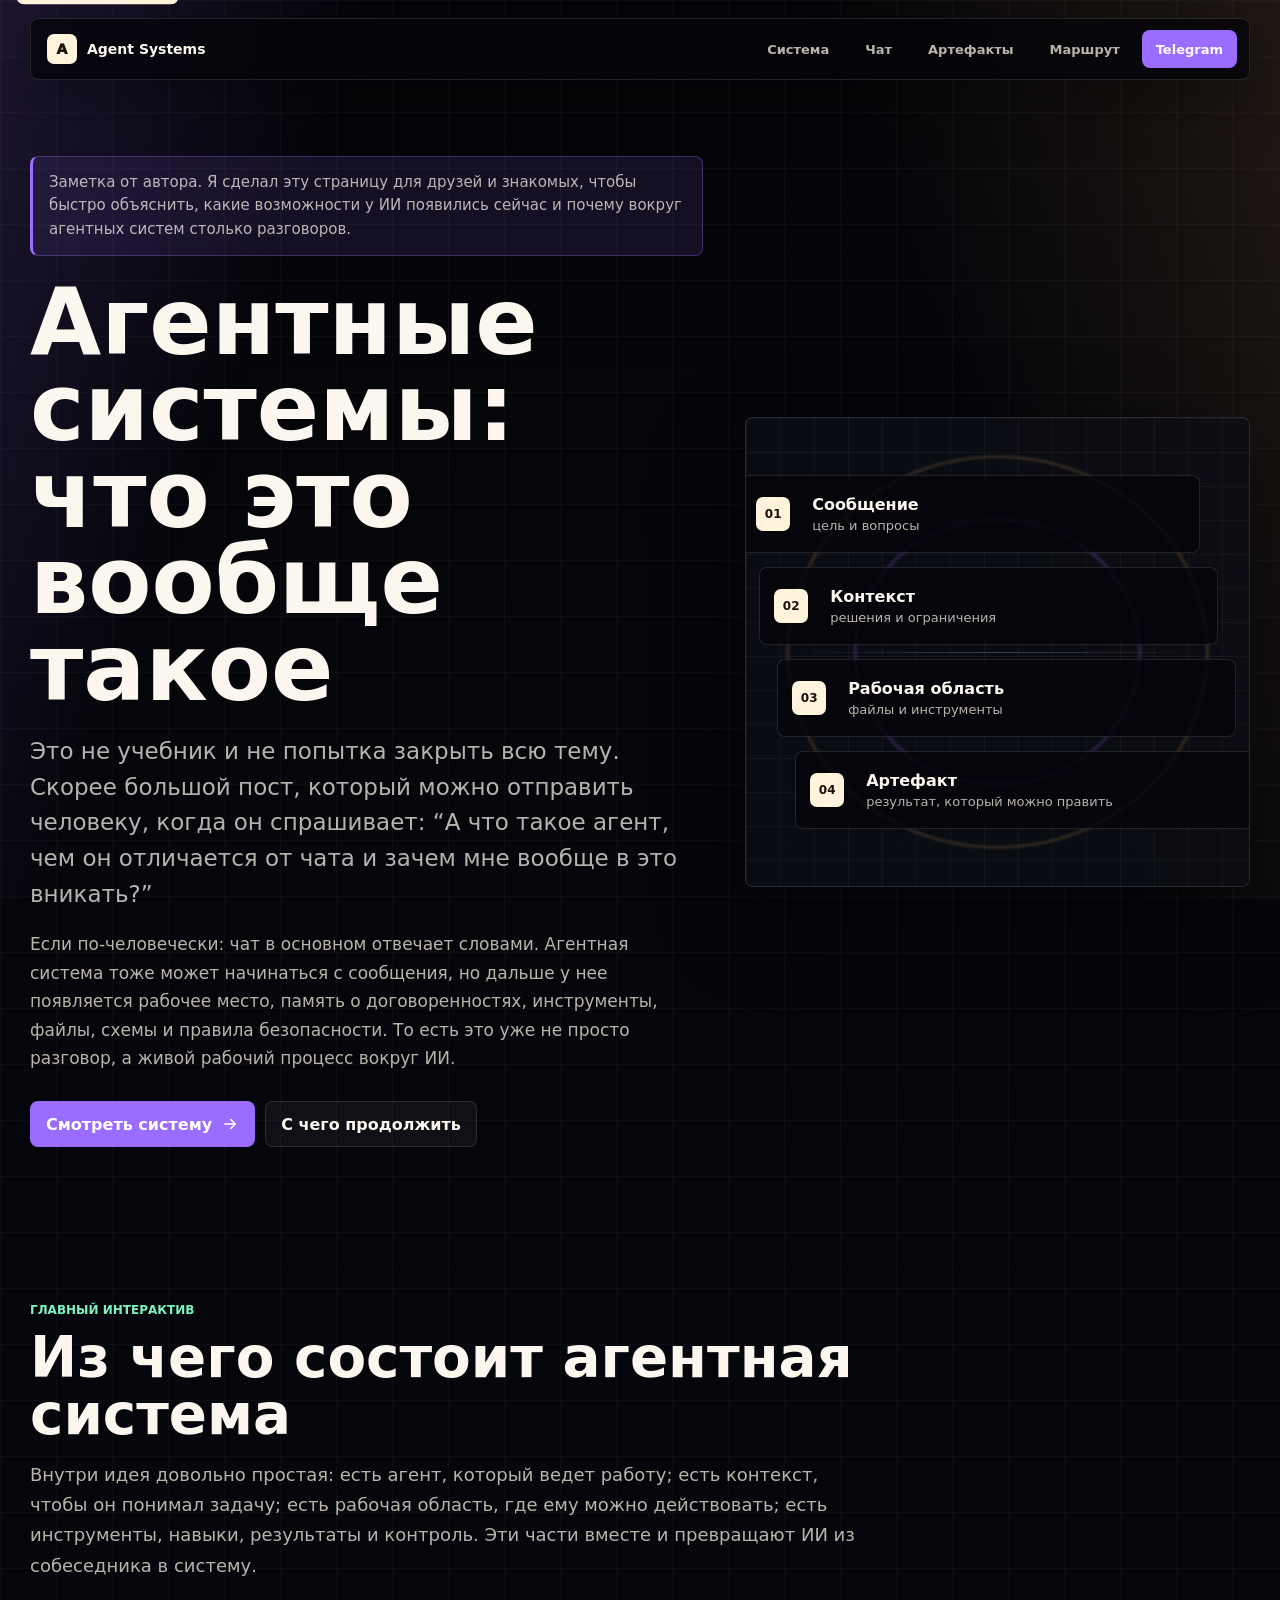
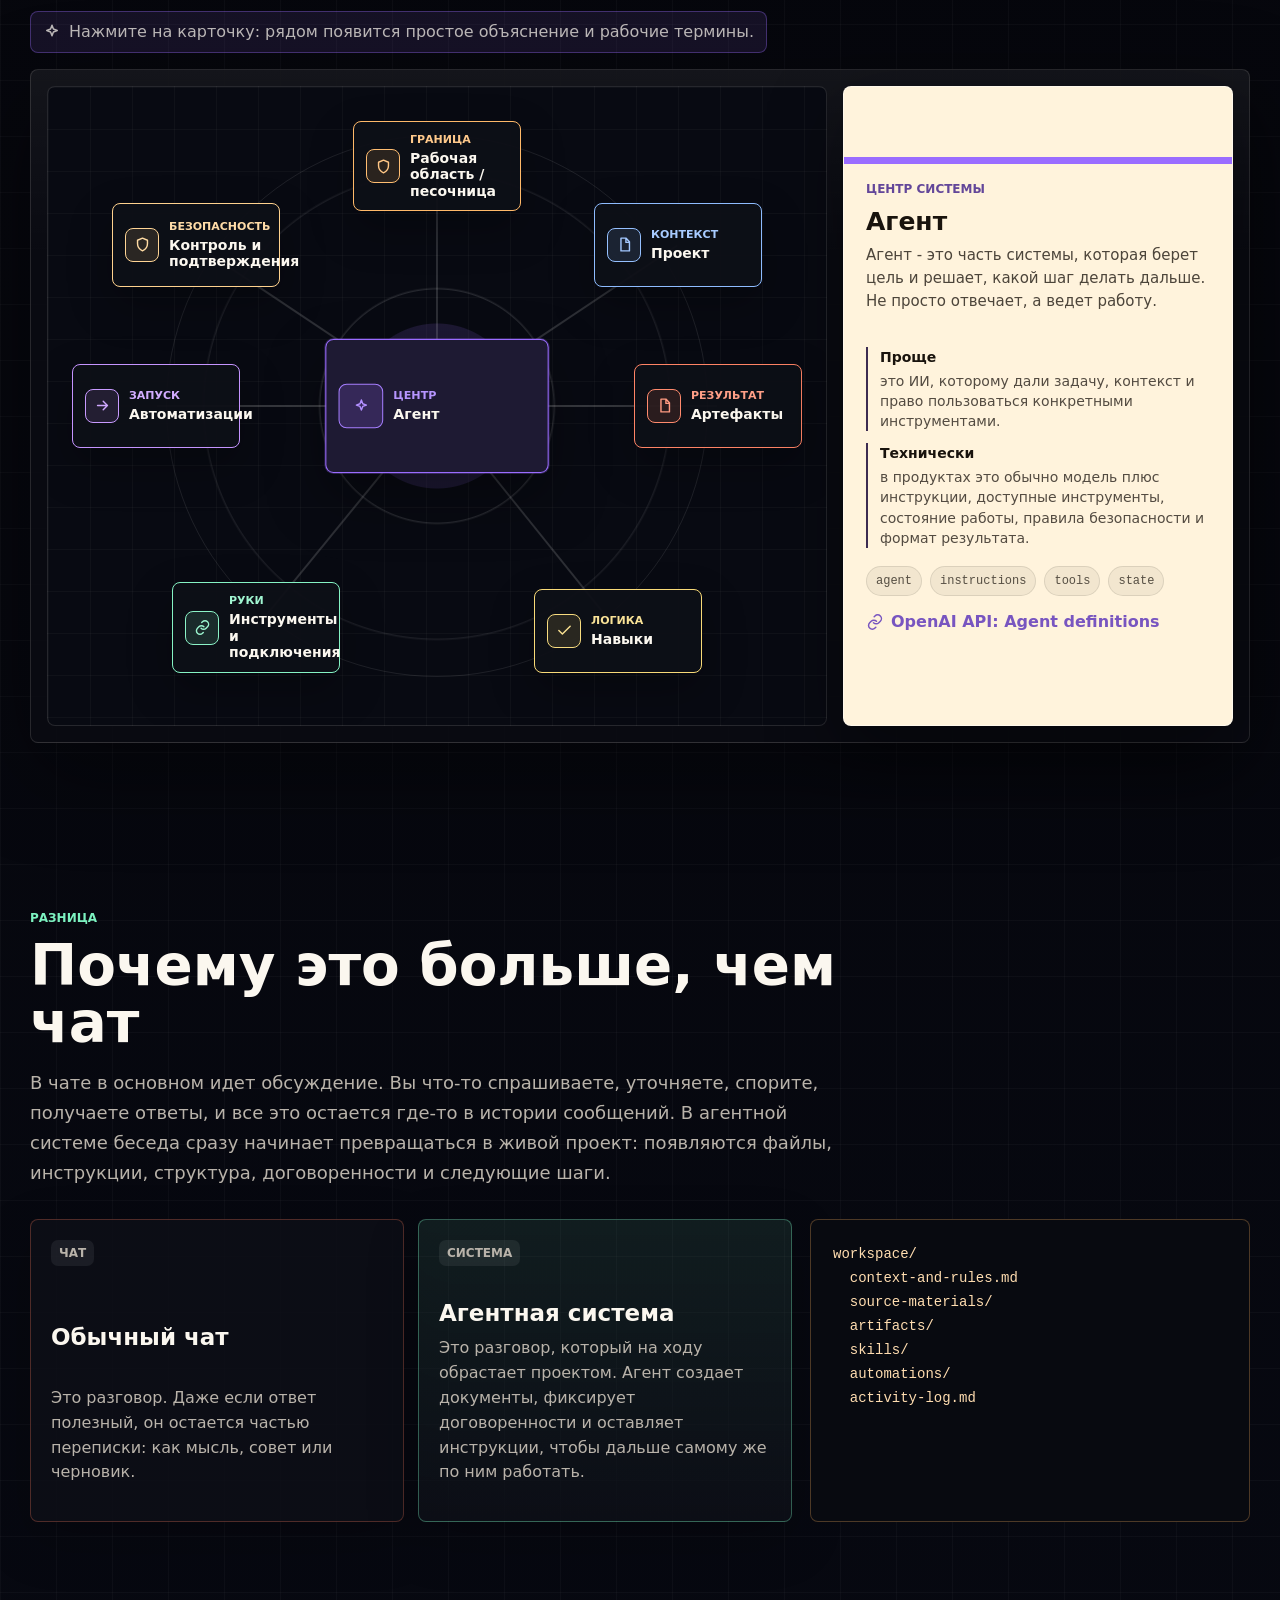
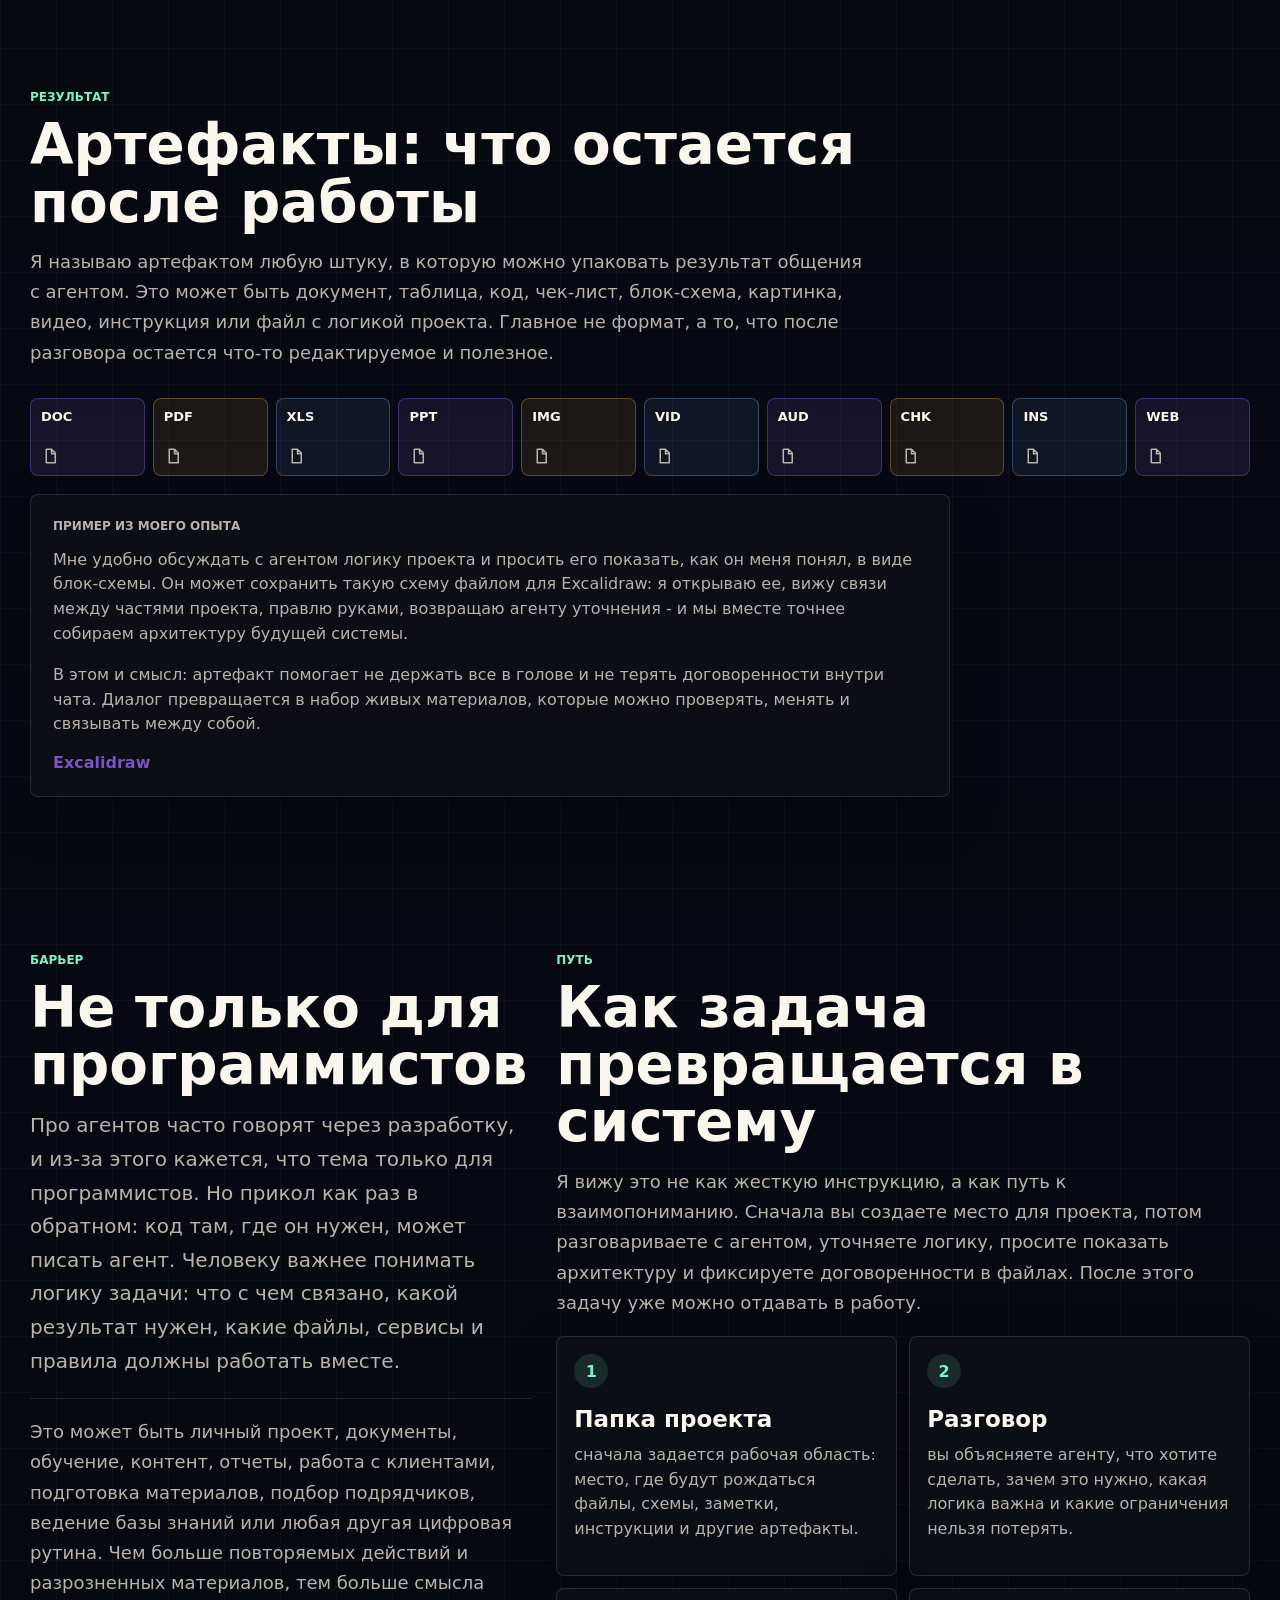
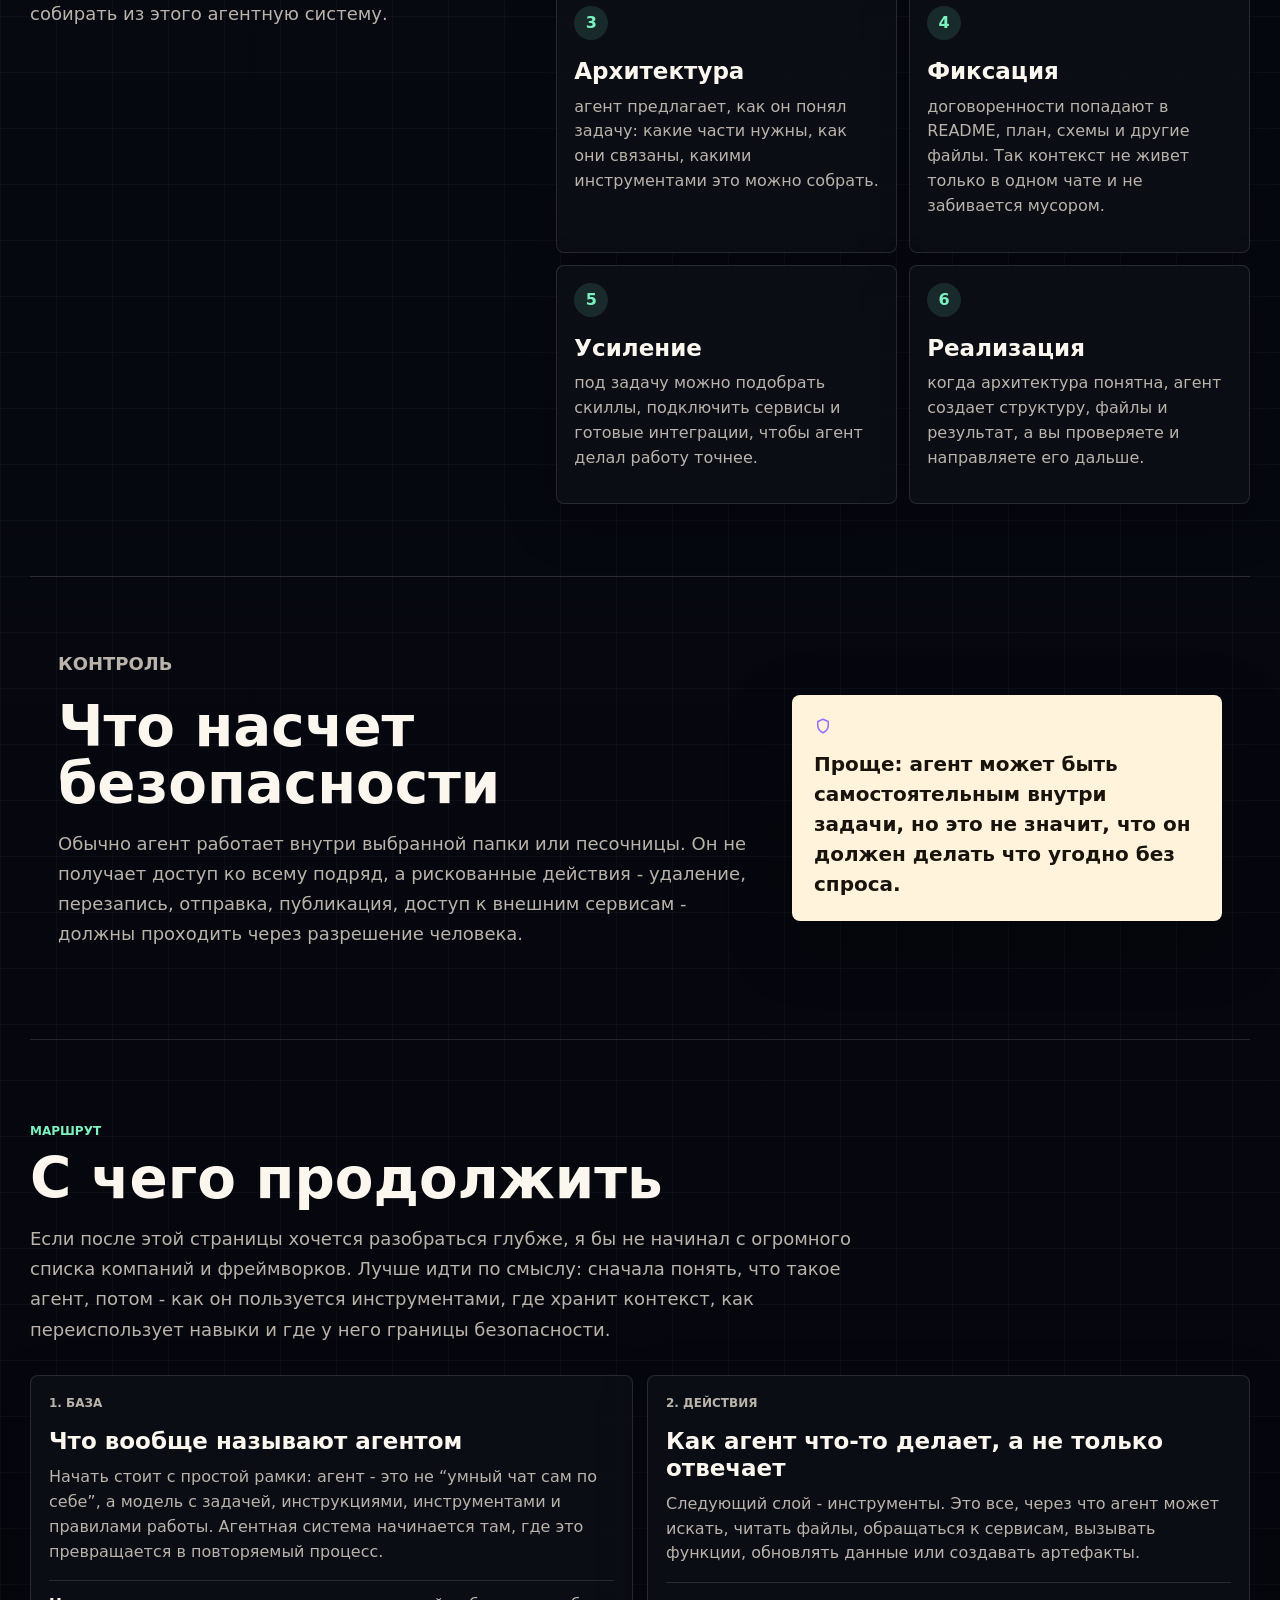
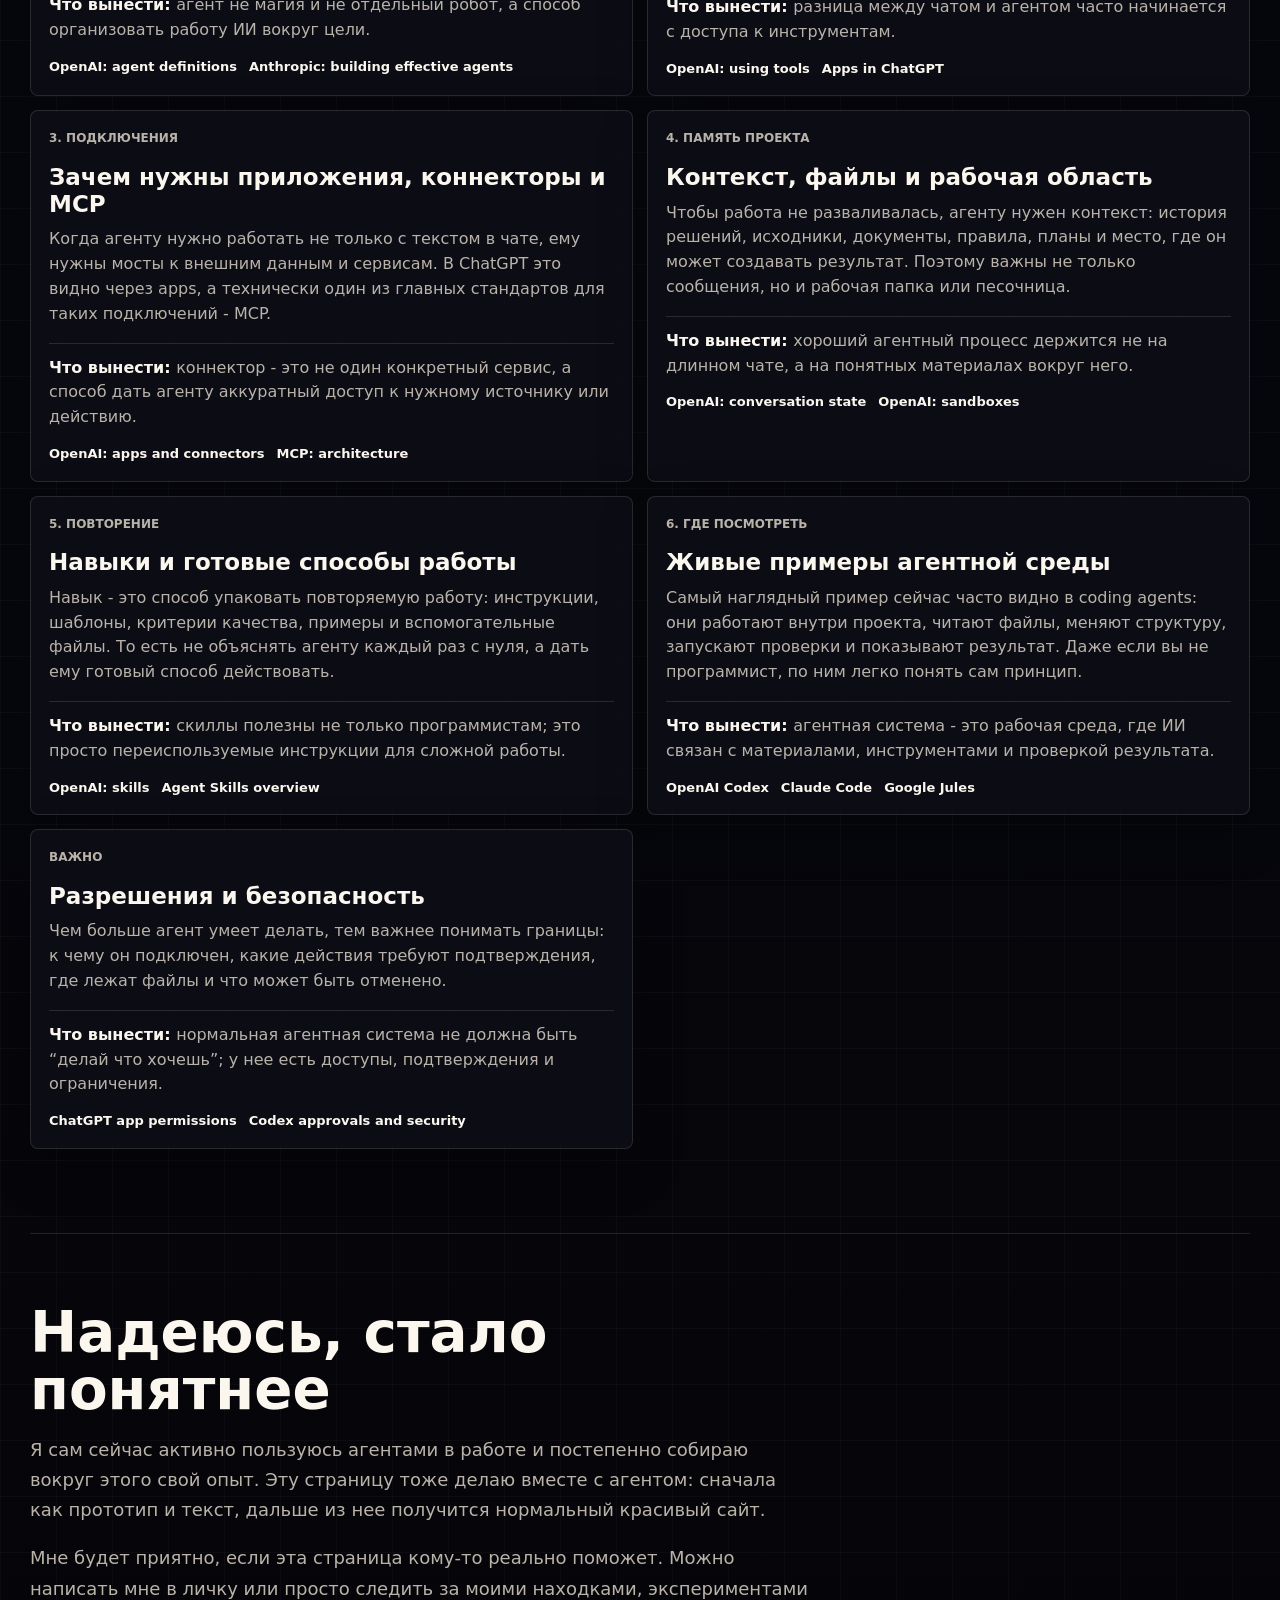
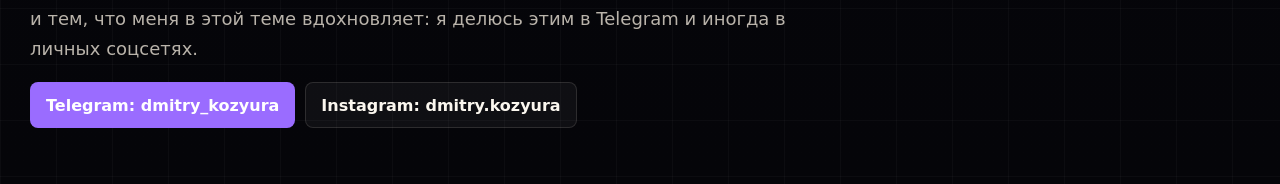
==== commit e7d7f5e6: "Bust agent system preview asset cache" ====
--- a/docs/agent-system-page/index.html
+++ b/docs/agent-system-page/index.html
@@ -5,7 +5,7 @@
   <meta name="viewport" content="width=device-width, initial-scale=1">
   <meta name="color-scheme" content="dark">
   <title>Агентные системы: что это вообще такое</title>
-  <link rel="stylesheet" href="./design.css">
+  <link rel="stylesheet" href="./design.css?v=20260612-0feaf1c">
 </head>
 <body>
   <a class="skip-link" href="#content">К содержанию</a>
@@ -19,7 +19,7 @@
       </noscript>
     </main>
   </div>
-  <script src="./content.js" defer></script>
-  <script src="./app.js" defer></script>
+  <script src="./content.js?v=20260612-0feaf1c" defer></script>
+  <script src="./app.js?v=20260612-0feaf1c" defer></script>
 </body>
 </html>
--- a/docs/agent-system-page/design.css
+++ b/docs/agent-system-page/design.css
@@ -410,6 +410,10 @@
 .system-board {
   --active: var(--violet);
   padding: 16px;
+  display: grid;
+  grid-template-columns: minmax(0, 1fr) minmax(330px, 390px);
+  gap: 16px;
+  align-items: stretch;
   border: 1px solid var(--line);
   border-radius: var(--radius);
   background:
@@ -420,7 +424,7 @@
 
 .system-canvas {
   position: relative;
-  min-height: 720px;
+  min-height: 640px;
   border: 1px solid var(--line);
   border-radius: var(--radius);
   background:
@@ -458,6 +462,7 @@
 .connection-layer {
   position: absolute;
   inset: 0;
+  z-index: 0;
   width: 100%;
   height: 100%;
   pointer-events: none;
@@ -477,13 +482,16 @@
 
 .system-node {
   position: absolute;
-  z-index: 1;
-  width: 156px;
-  min-height: 78px;
+  z-index: 2;
+  width: 168px;
+  min-height: 84px;
   padding: 11px 12px;
   display: grid;
-  gap: 5px;
+  grid-template-columns: auto 1fr;
+  column-gap: 10px;
+  row-gap: 4px;
   align-content: center;
+  align-items: center;
   border: 1px solid color-mix(in srgb, var(--accent), white 7%);
   border-radius: var(--radius);
   background: rgba(13, 15, 23, 0.94);
@@ -504,7 +512,7 @@
 .system-core {
   left: 50%;
   top: 50%;
-  width: 198px;
+  width: 220px;
   min-height: 132px;
   transform: translate(-50%, -50%);
   border-color: rgba(154, 108, 255, 0.76);
@@ -517,6 +525,29 @@
 .system-core:focus-visible,
 .system-core.is-active {
   transform: translate(-50%, -50%) scale(1.015);
+}
+
+.node-icon {
+  width: 34px;
+  height: 34px;
+  grid-row: span 2;
+  display: inline-grid;
+  place-items: center;
+  border: 1px solid color-mix(in srgb, var(--accent), white 12%);
+  border-radius: 8px;
+  background: color-mix(in srgb, var(--accent), transparent 88%);
+  color: color-mix(in srgb, var(--accent), white 24%);
+}
+
+.node-icon .icon {
+  width: 17px;
+  height: 17px;
+}
+
+.system-core .node-icon {
+  width: 44px;
+  height: 44px;
+  background: rgba(154, 108, 255, 0.18);
 }
 
 .pos-sandbox { left: 50%; top: 34px; transform: translateX(-50%); }
@@ -550,6 +581,7 @@
 .pos-control.is-active { transform: translateY(-2px); }
 
 .node-label {
+  align-self: end;
   color: color-mix(in srgb, var(--accent), white 28%);
   font-size: 11px;
   font-weight: 880;
@@ -557,6 +589,7 @@
 }
 
 .node-title {
+  align-self: start;
   color: var(--text);
   font-size: 14px;
   font-weight: 820;
@@ -568,24 +601,26 @@
 }
 
 .system-detail {
-  position: absolute;
-  z-index: 4;
-  min-height: 0;
-  max-height: min(360px, calc(100% - 32px));
-  padding: 16px;
+  position: relative;
+  z-index: 3;
+  min-height: 640px;
+  padding: 22px;
+  display: flex;
+  flex-direction: column;
+  justify-content: center;
   border: 1px solid rgba(255, 255, 255, 0.42);
   border-radius: var(--radius);
   background: var(--paper);
   color: var(--paper-ink);
   box-shadow: 0 26px 76px rgba(0, 0, 0, 0.42);
-  overflow: auto;
+  overflow: visible;
 }
 
 .system-detail::before {
   content: "";
   display: block;
-  height: 6px;
-  margin: -16px -16px 14px;
+  height: 7px;
+  margin: -22px -22px 18px;
   background: var(--accent);
 }
 
@@ -608,16 +643,17 @@
 
 .detail-stack {
   display: grid;
-  gap: 8px;
-  margin: 14px 0;
+  gap: 12px;
+  margin: 18px 0;
 }
 
 .labeled-text {
   margin: 0;
-  padding: 10px;
-  border: 1px solid rgba(25, 19, 13, 0.1);
-  border-radius: var(--radius);
-  background: rgba(25, 19, 13, 0.045);
+  padding: 0 0 0 12px;
+  border: 0;
+  border-left: 2px solid color-mix(in srgb, var(--accent), #19130d 72%);
+  border-radius: 0;
+  background: transparent;
   color: rgba(25, 19, 13, 0.75);
   font-size: 14px;
   line-height: 1.44;
@@ -656,6 +692,7 @@
   display: inline-flex;
   align-items: center;
   gap: 7px;
+  line-height: 1.28;
   color: color-mix(in srgb, var(--accent, var(--violet)), #19130d 26%);
   font-weight: 820;
   text-decoration: none;
@@ -925,6 +962,10 @@
     min-height: 680px;
   }
 
+  .system-detail {
+    min-height: 0;
+  }
+
   .artifact-dock {
     grid-template-columns: repeat(5, minmax(0, 1fr));
   }
@@ -984,13 +1025,14 @@
 
   .system-board {
     padding: 10px;
+    gap: 10px;
   }
 
   .system-canvas {
-    min-height: 610px;
+    min-height: 486px;
     overflow: hidden;
     background:
-      radial-gradient(circle at 50% 38%, rgba(154, 108, 255, 0.15) 0 58px, transparent 59px 88px, rgba(255, 255, 255, 0.12) 89px, transparent 91px 172px, rgba(255, 255, 255, 0.08) 173px, transparent 175px),
+      radial-gradient(circle at 50% 56%, rgba(154, 108, 255, 0.13) 0 62px, transparent 63px 102px, rgba(255, 255, 255, 0.11) 103px, transparent 105px 184px, rgba(255, 255, 255, 0.08) 185px, transparent 187px),
       linear-gradient(rgba(255, 255, 255, 0.032) 1px, transparent 1px),
       linear-gradient(90deg, rgba(255, 255, 255, 0.032) 1px, transparent 1px),
       #080a12;
@@ -998,80 +1040,102 @@
   }
 
   .system-canvas::before {
-    width: 310px;
-    height: 310px;
-    top: 38%;
+    width: min(86vw, 318px);
+    height: 360px;
+    top: 56%;
+    border-radius: 44%;
   }
 
   .system-canvas::after {
-    top: 38%;
-    width: 88%;
+    top: 56%;
+    width: 84%;
   }
 
   .connection-layer {
     display: block;
-    height: 460px;
-    top: 0;
   }
 
   .system-node {
-    width: min(31vw, 118px);
-    min-height: 52px;
+    width: clamp(86px, 24vw, 98px);
+    min-height: 64px;
     padding: 8px;
-    gap: 3px;
+    grid-template-columns: 1fr;
+    justify-items: center;
+    text-align: center;
+    row-gap: 4px;
     box-shadow: 0 12px 28px rgba(0, 0, 0, 0.24);
   }
 
   .system-core {
     left: 50%;
-    top: 38%;
-    width: min(38vw, 138px);
-    min-height: 86px;
-    transform: translate(-50%, -50%);
+    top: 28px;
+    width: min(52vw, 180px);
+    min-height: 66px;
+    grid-template-columns: auto 1fr;
+    justify-items: start;
+    text-align: left;
+    transform: translateX(-50%);
   }
 
   .system-core:hover,
   .system-core:focus-visible,
   .system-core.is-active {
-    transform: translate(-50%, -50%);
+    transform: translateX(-50%);
+  }
+
+  .node-icon {
+    width: 29px;
+    height: 29px;
+    grid-row: auto;
+  }
+
+  .node-icon .icon {
+    width: 15px;
+    height: 15px;
+  }
+
+  .system-core .node-icon {
+    width: 34px;
+    height: 34px;
+    grid-row: span 2;
   }
 
   .pos-sandbox {
     left: 50%;
-    top: 18px;
+    top: 122px;
     transform: translateX(-50%);
   }
 
   .pos-control {
-    left: 10px;
-    top: 96px;
+    left: 8px;
+    top: 188px;
   }
 
   .pos-project {
-    right: 10px;
-    top: 96px;
+    right: 8px;
+    top: 188px;
   }
 
   .pos-automations {
-    left: 10px;
-    top: 218px;
+    left: 8px;
+    top: 292px;
     transform: none;
   }
 
   .pos-artifacts {
-    right: 10px;
-    top: 218px;
+    right: 8px;
+    top: 292px;
     transform: none;
   }
 
   .pos-tools {
-    left: 34px;
-    top: 338px;
+    left: 48px;
+    top: 388px;
   }
 
   .pos-skills {
-    right: 34px;
-    top: 338px;
+    right: 48px;
+    top: 388px;
     bottom: auto;
   }
 
@@ -1103,12 +1167,22 @@
   }
 
   .node-label {
-    font-size: 9px;
+    font-size: 9.5px;
+    line-height: 1;
   }
 
   .node-title {
-    font-size: 10.5px;
-    line-height: 1.12;
+    display: none;
+  }
+
+  .system-core .node-title {
+    display: block;
+    font-size: 16px;
+    line-height: 1.1;
+  }
+
+  .system-core .node-label {
+    font-size: 9.5px;
   }
 
   .node-copy {
@@ -1116,43 +1190,41 @@
   }
 
   .system-detail {
-    left: 10px !important;
-    right: 10px;
-    top: auto !important;
-    bottom: 10px;
-    width: auto !important;
-    max-height: 188px;
-    padding: 13px;
+    width: 100%;
+    max-height: none;
+    padding: 18px;
+    justify-content: flex-start;
+    overflow: visible;
   }
 
   .system-detail::before {
-    height: 4px;
-    margin: -13px -13px 10px;
+    height: 5px;
+    margin: -18px -18px 14px;
   }
 
   .detail-kicker {
-    margin-bottom: 5px;
+    margin-bottom: 6px;
     font-size: 10px;
   }
 
   .system-detail h3 {
-    margin-bottom: 6px;
-    font-size: 20px;
+    margin-bottom: 8px;
+    font-size: 24px;
   }
 
   .detail-summary,
   .labeled-text {
-    font-size: 13px;
-    line-height: 1.36;
+    font-size: 14.5px;
+    line-height: 1.48;
   }
 
   .detail-stack {
-    gap: 7px;
-    margin: 10px 0;
+    gap: 10px;
+    margin: 14px 0;
   }
 
   .labeled-text {
-    padding: 8px;
+    padding-left: 10px;
   }
 
   .term-cloud {
